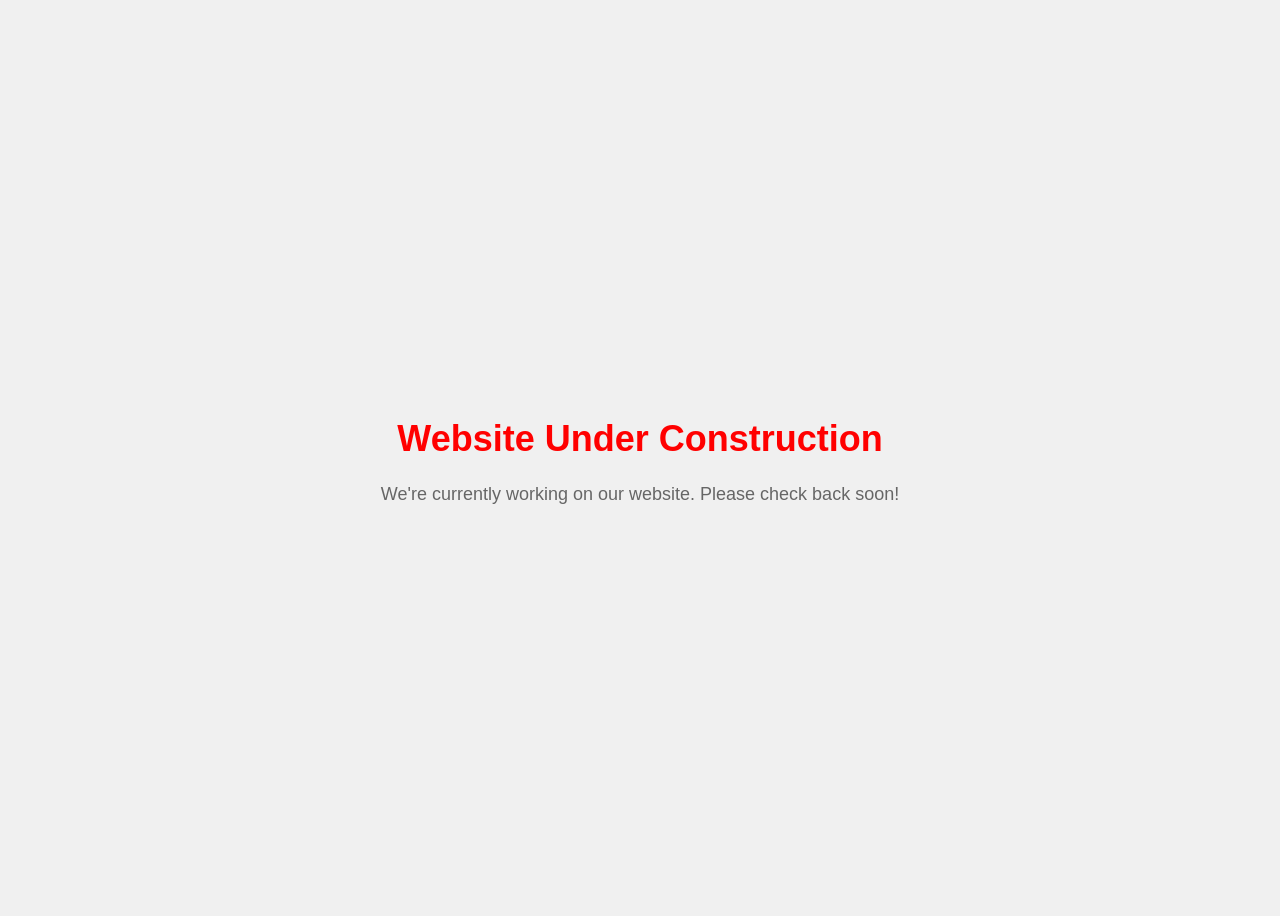
==== index.html @ 6d22f73d "Add files via upload Added basic website files for github" ====
<!DOCTYPE html>
<html lang="en">
<head>
  <meta charset="UTF-8">
  <meta name="viewport" content="width=device-width, initial-scale=1.0">
  <link rel="stylesheet" href="styles.css">
  <script src="scripts.js"></script>
  <title>Website Under Construction</title>
</head>
<body>
  <div class="container">
    <h1>Website Under Construction</h1>
    <p>We're currently working on our website. Please check back soon!</p>
  </div>
</body>
</html>
---- styles.css ----
body {
    font-family: Arial, sans-serif;
    background-color: #f0f0f0;
    display: flex;
    justify-content: center;
    align-items: center;
    height: 100vh;
}

.container {
    text-align: center;
}

h1 {
    color: red;
    font-size: 36px;
}

p {
    color: #666;
    font-size: 18px;
}
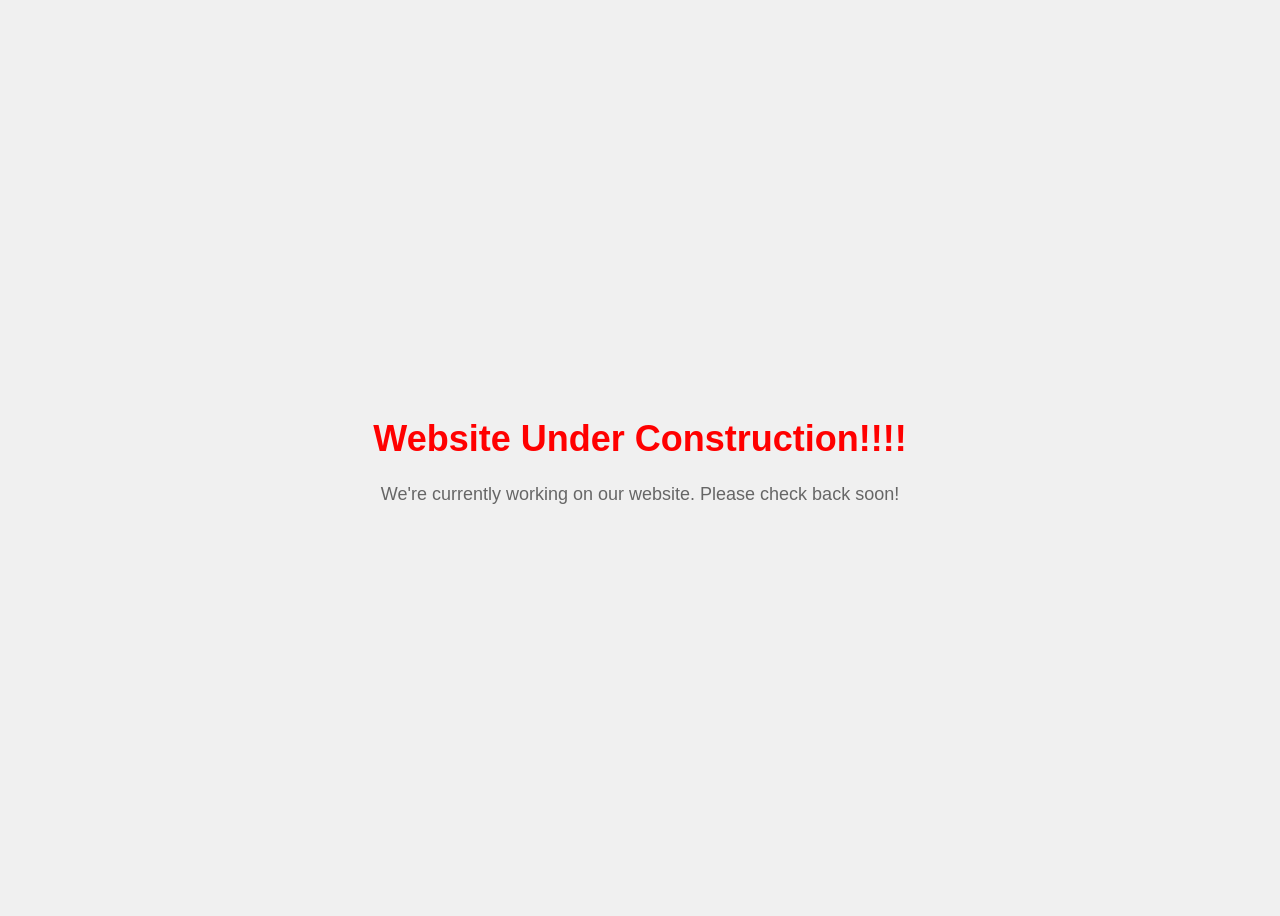
==== commit 9be6c00c: "Update index.html to have !!!!" ====
--- a/index.html
+++ b/index.html
@@ -9,8 +9,9 @@
 </head>
 <body>
   <div class="container">
-    <h1>Website Under Construction</h1>
+    <h1>Website Under Construction!!!!</h1>
     <p>We're currently working on our website. Please check back soon!</p>
   </div>
 </body>
 </html>
+
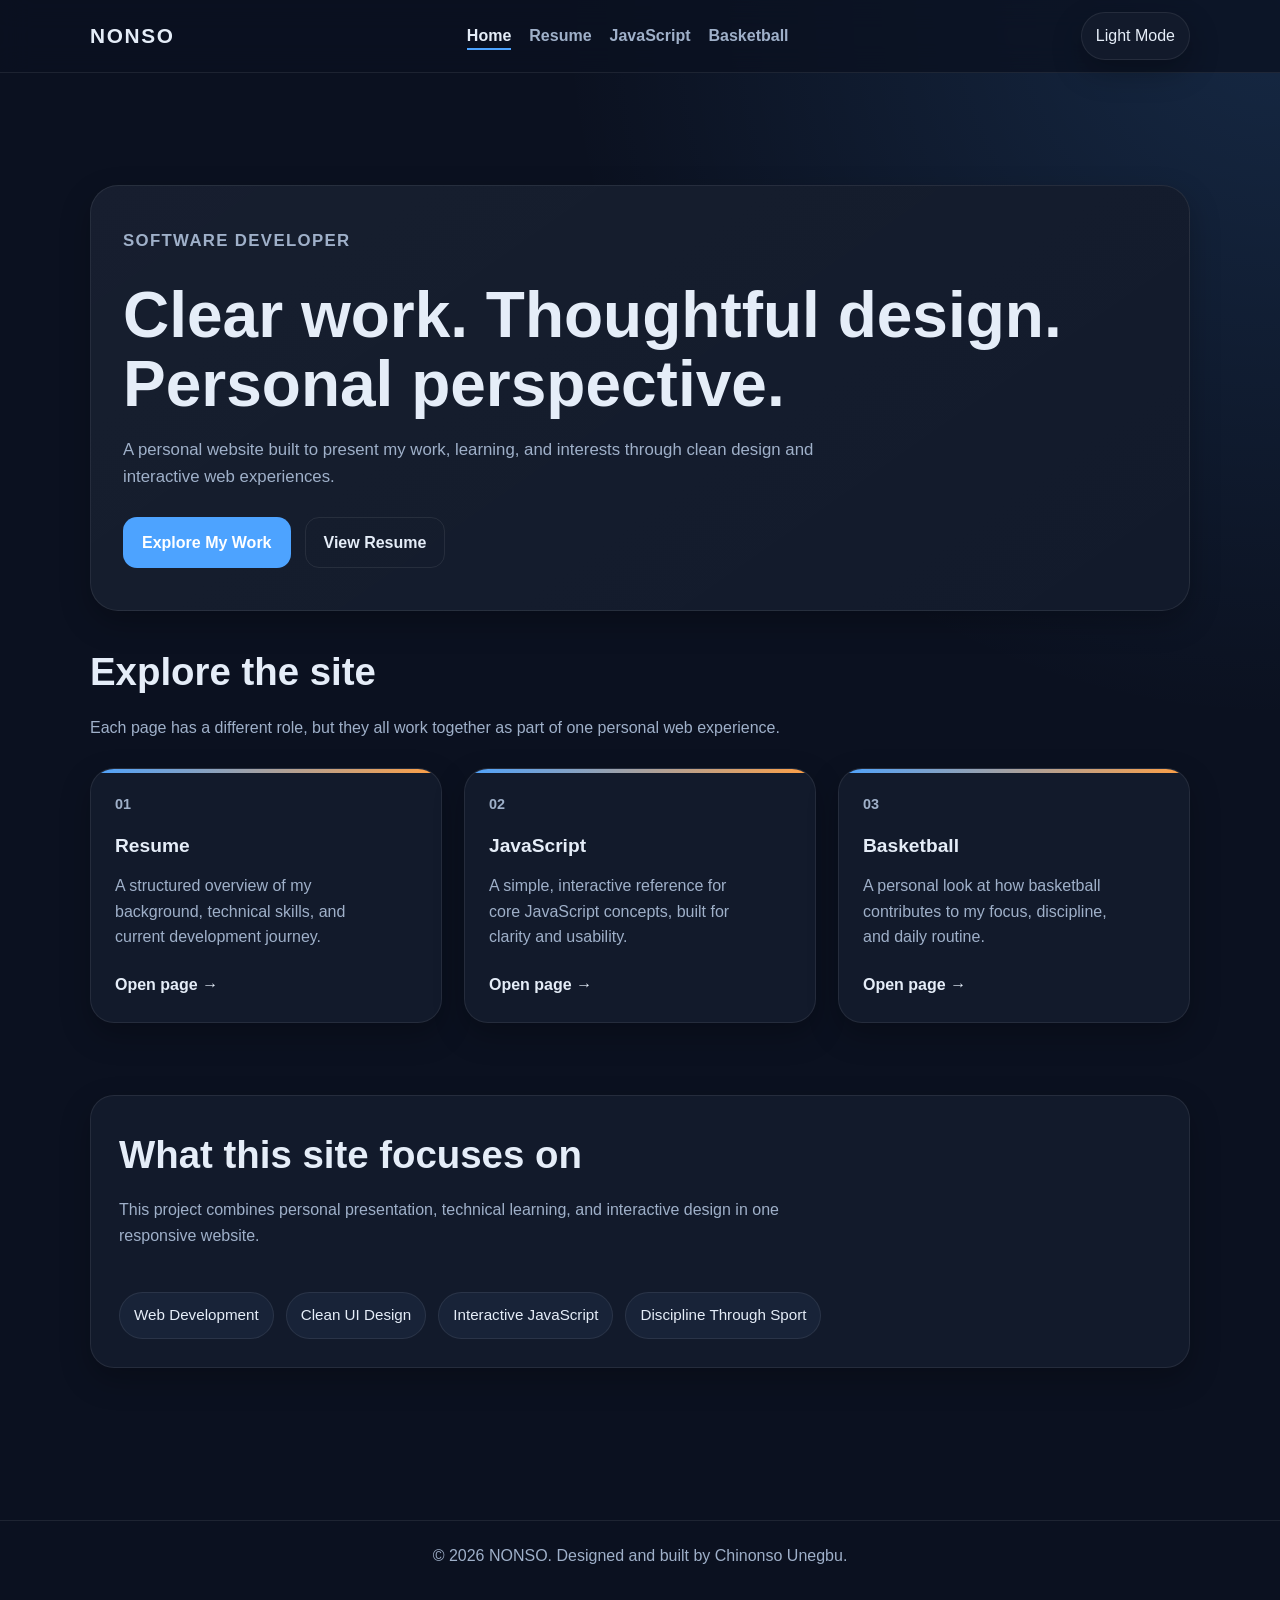
==== commit ea507c0f: "website first draft" ====
--- a/index.html
+++ b/index.html
@@ -1,17 +1,122 @@
-<!DOCTYPE html>
-<html lang="en">
-<head>
-  <meta charset="UTF-8">
-  <meta name="viewport" content="width=device-width, initial-scale=1.0">
-  <link rel="stylesheet" href="styles.css">
-  <script src="scripts.js"></script>
-  <title>Website Under Construction</title>
-</head>
-<body>
-  <div class="container">
-    <h1>Website Under Construction!!!!</h1>
-    <p>We're currently working on our website. Please check back soon!</p>
-  </div>
-</body>
-</html>
-
+<!DOCTYPE html>
+<html lang="en">
+<head>
+    <meta charset="UTF-8">
+    <meta name="viewport" content="width=device-width, initial-scale=1.0">
+    <title>NONSO</title>
+    <link rel="stylesheet" href="styles.css">
+</head>
+<body>
+    <!-- Shared site header -->
+    <header class="site-header">
+        <div class="container navbar">
+            <a href="index.html" class="brand">NONSO</a>
+
+            <nav>
+                <ul class="nav-links">
+                    <li><a href="index.html" class="active">Home</a></li>
+                    <li><a href="resume.html">Resume</a></li>
+                    <li><a href="javascript.html">JavaScript</a></li>
+                    <li><a href="basketball.html">Basketball</a></li>
+                </ul>
+            </nav>
+
+            <button id="themeToggle" class="theme-toggle" type="button">Light Mode</button>
+        </div>
+    </header>
+
+    <main>
+        <!-- Home hero -->
+        <section class="hero">
+            <div class="container">
+                <div class="hero-content">
+                    <p class="eyebrow">Software Developer</p>
+                    <h1>Clear work. Thoughtful design. Personal perspective.</h1>
+                    <p>
+                        A personal website built to present my work, learning, and interests
+                        through clean design and interactive web experiences.
+                    </p>
+
+                    <div class="hero-actions">
+                        <a href="#featured-work" class="btn btn-primary">Explore My Work</a>
+                        <a href="resume.html" class="btn btn-secondary">View Resume</a>
+                    </div>
+                </div>
+            </div>
+        </section>
+
+        <!-- Entry points into the main pages -->
+        <section class="section" id="featured-work">
+            <div class="container">
+                <h2 class="section-title">Explore the site</h2>
+                <p class="section-text">
+                    Each page has a different role, but they all work together as part of one
+                    personal web experience.
+                </p>
+
+                <div class="grid grid-3 home-grid">
+                    <a href="resume.html" class="card feature-card">
+                        <p class="feature-label">01</p>
+                        <h3>Resume</h3>
+                        <p>
+                            A structured overview of my background, technical skills, and current
+                            development journey.
+                        </p>
+                        <span class="feature-link">Open page →</span>
+                    </a>
+
+                    <a href="javascript.html" class="card feature-card">
+                        <p class="feature-label">02</p>
+                        <h3>JavaScript</h3>
+                        <p>
+                            A simple, interactive reference for core JavaScript concepts, built
+                            for clarity and usability.
+                        </p>
+                        <span class="feature-link">Open page →</span>
+                    </a>
+
+                    <a href="basketball.html" class="card feature-card">
+                        <p class="feature-label">03</p>
+                        <h3>Basketball</h3>
+                        <p>
+                            A personal look at how basketball contributes to my focus, discipline,
+                            and daily routine.
+                        </p>
+                        <span class="feature-link">Open page →</span>
+                    </a>
+                </div>
+            </div>
+        </section>
+
+        <!-- Short summary of the website's overall direction -->
+        <section class="section">
+            <div class="container">
+                <div class="content-block focus-panel">
+                    <div>
+                        <h2 class="section-title">What this site focuses on</h2>
+                        <p class="section-text">
+                            This project combines personal presentation, technical learning, and
+                            interactive design in one responsive website.
+                        </p>
+                    </div>
+
+                    <div class="chip-row">
+                        <span class="chip">Web Development</span>
+                        <span class="chip">Clean UI Design</span>
+                        <span class="chip">Interactive JavaScript</span>
+                        <span class="chip">Discipline Through Sport</span>
+                    </div>
+                </div>
+            </div>
+        </section>
+    </main>
+
+    <footer class="site-footer">
+        <div class="container">
+            <p>&copy; 2026 NONSO. Designed and built by Chinonso Unegbu.</p>
+        </div>
+    </footer>
+
+    <script src="script.js"></script>
+</body>
+</html>
--- a/styles.css
+++ b/styles.css
@@ -1,22 +1,1055 @@
-body {
-    font-family: Arial, sans-serif;
-    background-color: #f0f0f0;
-    display: flex;
-    justify-content: center;
-    align-items: center;
-    height: 100vh;
-}
-
-.container {
-    text-align: center;
-}
-
-h1 {
-    color: red;
-    font-size: 36px;
-}
-
-p {
-    color: #666;
-    font-size: 18px;
+/*
+    Main stylesheet for the NONSO website.
+
+    Reference notes:
+    These sources helped guide the layout system, theme variables,
+    responsive behavior, and reusable card/grid patterns used here.
+
+    Official / documentation sources
+    - MDN: Using CSS custom properties (variables)
+      https://developer.mozilla.org/en-US/docs/Web/CSS/Guides/Cascading_variables/Using_custom_properties
+    - MDN: CSS custom properties for cascading variables
+      https://developer.mozilla.org/en-US/docs/Web/CSS/Guides/Cascading_variables
+    - MDN: CSS reference
+      https://developer.mozilla.org/en-US/docs/Web/CSS/Reference
+    - MDN: CSS properties reference
+      https://developer.mozilla.org/en-US/docs/Web/CSS/Reference/Properties
+
+    Practical layout / cheatsheet style sources
+    - CSS-Tricks: A Complete Guide to CSS Grid Layout
+      https://css-tricks.com/complete-guide-css-grid-layout/
+    - CSS-Tricks: A Complete Guide to Flexbox
+      https://css-tricks.com/snippets/css/a-guide-to-flexbox/
+    - CSS-Tricks: CSS Grid Starter Layouts
+      https://css-tricks.com/snippets/css/css-grid-starter-layouts/
+
+    General learning / quick-reference sources
+    - W3Schools: CSS Media Queries
+      https://www.w3schools.com/css/css3_mediaqueries.asp
+    - W3Schools: CSS @media Rule
+      https://www.w3schools.com/CSSref/css3_pr_mediaquery.php
+*/
+
+* {
+    margin: 0;
+    padding: 0;
+    box-sizing: border-box;
+}
+
+:root {
+    --bg: #0b1120;
+    --surface: #121a2b;
+    --surface-2: #182338;
+    --text: #e5edf8;
+    --muted: #9fb0c9;
+    --border: rgba(255, 255, 255, 0.08);
+    --primary: #4da3ff;
+    --primary-hover: #7cbcff;
+    --secondary: #ff9f43;
+    --shadow: 0 12px 30px rgba(0, 0, 0, 0.25);
+    --hero-glow: radial-gradient(circle at top right, rgba(77, 163, 255, 0.16), transparent 35%);
+    --card-hover: translateY(-6px);
+}
+
+body.light-theme {
+    --bg: #f4f7fb;
+    --surface: #ffffff;
+    --surface-2: #eef3f9;
+    --text: #142033;
+    --muted: #5c6d86;
+    --border: rgba(20, 32, 51, 0.08);
+    --primary: #1f6fd6;
+    --primary-hover: #3f87e4;
+    --secondary: #d97706;
+    --shadow: 0 10px 24px rgba(16, 24, 40, 0.08);
+    --hero-glow: radial-gradient(circle at top right, rgba(31, 111, 214, 0.12), transparent 35%);
+}
+
+html {
+    scroll-behavior: smooth;
+}
+
+body {
+    font-family: Arial, Helvetica, sans-serif;
+    background: var(--hero-glow), var(--bg);
+    color: var(--text);
+    line-height: 1.6;
+    transition: background-color 0.3s ease, color 0.3s ease;
+}
+
+img {
+    max-width: 100%;
+    display: block;
+}
+
+a {
+    color: inherit;
+    text-decoration: none;
+}
+
+ul {
+    list-style: none;
+}
+
+button,
+input {
+    font: inherit;
+}
+
+.container {
+    width: min(1100px, 92%);
+    margin: 0 auto;
+}
+
+/* ---------- Shared navigation ---------- */
+.site-header {
+    position: sticky;
+    top: 0;
+    z-index: 1000;
+    backdrop-filter: blur(14px);
+    background-color: rgba(11, 17, 32, 0.78);
+    border-bottom: 1px solid var(--border);
+}
+
+body.light-theme .site-header {
+    background-color: rgba(244, 247, 251, 0.84);
+}
+
+.navbar {
+    min-height: 72px;
+    display: flex;
+    align-items: center;
+    justify-content: space-between;
+    gap: 20px;
+}
+
+.brand {
+    font-size: 1.3rem;
+    font-weight: bold;
+    letter-spacing: 0.08em;
+}
+
+.nav-links {
+    display: flex;
+    align-items: center;
+    gap: 18px;
+}
+
+.nav-links a {
+    position: relative;
+    color: var(--muted);
+    font-weight: 600;
+    transition: color 0.25s ease;
+}
+
+.nav-links a:hover,
+.nav-links a.active {
+    color: var(--text);
+}
+
+.nav-links a::after {
+    content: "";
+    position: absolute;
+    left: 0;
+    bottom: -6px;
+    width: 0;
+    height: 2px;
+    background-color: var(--primary);
+    transition: width 0.25s ease;
+}
+
+.nav-links a:hover::after,
+.nav-links a.active::after {
+    width: 100%;
+}
+
+.theme-toggle {
+    border: 1px solid var(--border);
+    background-color: var(--surface);
+    color: var(--text);
+    padding: 10px 14px;
+    border-radius: 999px;
+    cursor: pointer;
+    box-shadow: var(--shadow);
+    transition: transform 0.2s ease, background-color 0.25s ease;
+}
+
+.theme-toggle:hover {
+    transform: translateY(-2px);
+}
+
+/* ---------- Shared spacing and typography ---------- */
+main {
+    padding: 56px 0 80px;
+}
+
+.section {
+    margin-bottom: 72px;
+}
+
+.section-title {
+    font-size: clamp(1.8rem, 3vw, 2.6rem);
+    margin-bottom: 12px;
+}
+
+.section-text {
+    max-width: 720px;
+    color: var(--muted);
+    font-size: 1rem;
+}
+
+.eyebrow {
+    display: inline-block;
+    margin-bottom: 16px;
+    color: var(--secondary);
+    font-weight: bold;
+    letter-spacing: 0.08em;
+    text-transform: uppercase;
+    font-size: 0.82rem;
+}
+
+/* ---------- Hero ---------- */
+.hero {
+    padding: 56px 0 30px;
+}
+
+.hero-content {
+    background: linear-gradient(145deg, rgba(255, 255, 255, 0.02), transparent);
+    background-color: var(--surface);
+    border: 1px solid var(--border);
+    border-radius: 28px;
+    padding: 42px 32px;
+    box-shadow: var(--shadow);
+}
+
+.hero h1 {
+    font-size: clamp(2.5rem, 5vw, 4.4rem);
+    line-height: 1.08;
+    margin-bottom: 18px;
+}
+
+.hero p {
+    max-width: 720px;
+    color: var(--muted);
+    font-size: 1.05rem;
+    margin-bottom: 26px;
+}
+
+.hero-actions {
+    display: flex;
+    flex-wrap: wrap;
+    gap: 14px;
+}
+
+/* ---------- Shared buttons ---------- */
+.btn {
+    display: inline-flex;
+    align-items: center;
+    justify-content: center;
+    border-radius: 14px;
+    padding: 12px 18px;
+    font-weight: bold;
+    border: 1px solid transparent;
+    transition: transform 0.2s ease, background-color 0.25s ease, border-color 0.25s ease;
+    cursor: pointer;
+}
+
+.btn:hover {
+    transform: translateY(-2px);
+}
+
+.btn-primary {
+    background-color: var(--primary);
+    color: white;
+}
+
+.btn-primary:hover {
+    background-color: var(--primary-hover);
+}
+
+.btn-secondary {
+    background-color: transparent;
+    color: var(--text);
+    border-color: var(--border);
+}
+
+.small-btn {
+    padding: 10px 14px;
+    border-radius: 12px;
+}
+
+/* ---------- Shared cards and grids ---------- */
+.grid {
+    display: grid;
+    gap: 22px;
+}
+
+.grid-3 {
+    grid-template-columns: repeat(3, 1fr);
+}
+
+.grid-2 {
+    grid-template-columns: repeat(2, 1fr);
+}
+
+.card {
+    background-color: var(--surface);
+    border: 1px solid var(--border);
+    border-radius: 24px;
+    padding: 24px;
+    box-shadow: var(--shadow);
+    transition: transform 0.25s ease, border-color 0.25s ease;
+}
+
+.card:hover {
+    transform: var(--card-hover);
+    border-color: rgba(77, 163, 255, 0.35);
+}
+
+.card h3 {
+    font-size: 1.2rem;
+    margin-bottom: 10px;
+}
+
+.card p {
+    color: var(--muted);
+}
+
+.content-block {
+    background-color: var(--surface);
+    border: 1px solid var(--border);
+    border-radius: 24px;
+    padding: 28px;
+    box-shadow: var(--shadow);
+}
+
+.content-block + .content-block {
+    margin-top: 24px;
+}
+
+.page-intro {
+    padding: 34px 30px;
+}
+
+.page-intro .section-text {
+    max-width: 900px;
+}
+
+/* ---------- Chips ---------- */
+.chip-row {
+    display: flex;
+    flex-wrap: wrap;
+    gap: 12px;
+    margin-top: 22px;
+}
+
+.chip {
+    padding: 10px 14px;
+    border-radius: 999px;
+    background-color: var(--surface-2);
+    border: 1px solid var(--border);
+    color: var(--text);
+    font-size: 0.95rem;
+}
+
+/* ---------- Home page ---------- */
+.home-grid {
+    margin-top: 28px;
+}
+
+.feature-card {
+    display: block;
+    min-height: 240px;
+    position: relative;
+    overflow: hidden;
+}
+
+.feature-card::before {
+    content: "";
+    position: absolute;
+    inset: 0 auto auto 0;
+    width: 100%;
+    height: 4px;
+    background: linear-gradient(90deg, var(--primary), var(--secondary));
+}
+
+.feature-label {
+    color: var(--secondary);
+    font-weight: bold;
+    font-size: 0.9rem;
+    margin-bottom: 14px;
+}
+
+.feature-card h3 {
+    margin-bottom: 12px;
+}
+
+.feature-card p {
+    max-width: 28ch;
+}
+
+.feature-link {
+    display: inline-block;
+    margin-top: 22px;
+    font-weight: bold;
+    color: var(--text);
+}
+
+.focus-panel {
+    display: flex;
+    flex-direction: column;
+    gap: 22px;
+}
+
+/* ---------- Resume page ---------- */
+.resume-role {
+    font-size: 1.1rem;
+    font-weight: bold;
+    color: var(--primary);
+    margin-bottom: 18px;
+}
+
+.resume-grid {
+    align-items: start;
+}
+
+.timeline-item + .timeline-item {
+    margin-top: 24px;
+    padding-top: 24px;
+    border-top: 1px solid var(--border);
+}
+
+.timeline-item h3 {
+    margin-bottom: 6px;
+    font-size: 1.15rem;
+}
+
+.meta {
+    color: var(--secondary);
+    font-weight: bold;
+    margin-bottom: 8px;
+}
+
+.list {
+    display: grid;
+    gap: 12px;
+    margin-top: 16px;
+}
+
+.list li {
+    color: var(--muted);
+}
+
+.contact-list {
+    display: grid;
+    gap: 16px;
+}
+
+.contact-list li {
+    padding-bottom: 14px;
+    border-bottom: 1px solid var(--border);
+}
+
+.contact-list li:last-child {
+    border-bottom: none;
+    padding-bottom: 0;
+}
+
+.contact-list span {
+    display: block;
+    font-size: 0.9rem;
+    color: var(--muted);
+    margin-bottom: 4px;
+}
+
+.contact-list a,
+.contact-list p {
+    color: var(--text);
+    word-break: break-word;
+}
+
+.copy-btn {
+    margin-top: 22px;
+}
+
+.skill-cloud {
+    margin-top: 0;
+}
+
+.jump-links {
+    display: flex;
+    flex-wrap: wrap;
+    gap: 12px;
+    margin-top: 22px;
+}
+
+.jump-link {
+    display: inline-flex;
+    align-items: center;
+    justify-content: center;
+    padding: 10px 14px;
+    border-radius: 12px;
+    border: 1px solid var(--border);
+    background-color: var(--surface-2);
+    color: var(--text);
+    font-weight: bold;
+    transition: transform 0.2s ease, background-color 0.25s ease, border-color 0.25s ease;
+}
+
+.jump-link:hover {
+    transform: translateY(-2px);
+    border-color: rgba(77, 163, 255, 0.35);
+}
+
+.jump-link-primary {
+    background-color: var(--primary);
+    color: white;
+    border-color: transparent;
+}
+
+.jump-link-primary:hover {
+    background-color: var(--primary-hover);
+}
+
+#experience-section,
+#projects-section {
+    scroll-margin-top: 100px;
+}
+
+.project-grid {
+    margin-top: 28px;
+}
+
+.project-link-card {
+    display: block;
+    min-height: 260px;
+    color: inherit;
+    position: relative;
+    overflow: hidden;
+}
+
+.project-link-card::before {
+    content: "";
+    position: absolute;
+    top: 0;
+    left: 0;
+    width: 100%;
+    height: 4px;
+}
+
+.project-cashier::before {
+    background: linear-gradient(90deg, #22c55e, #38bdf8);
+}
+
+.project-connect::before {
+    background: linear-gradient(90deg, #ef4444, #3b82f6);
+}
+
+.project-athlete::before {
+    background: linear-gradient(90deg, #b7892b, #b95f36);
+}
+
+.project-top {
+    display: flex;
+    align-items: flex-start;
+    justify-content: space-between;
+    gap: 12px;
+    margin-bottom: 12px;
+}
+
+.project-top h3 {
+    margin: 0;
+}
+
+.project-arrow {
+    font-size: 1.1rem;
+    color: var(--secondary);
+    font-weight: bold;
+    flex-shrink: 0;
+}
+
+.project-tags {
+    margin-top: 18px;
+}
+
+.project-link-card .feature-link {
+    display: inline-block;
+    margin-top: 18px;
+}
+
+/* ---------- JavaScript page ---------- */
+.js-controls {
+    display: grid;
+    gap: 22px;
+}
+
+.control-label {
+    display: block;
+    color: var(--muted);
+    font-weight: bold;
+    margin-bottom: 10px;
+}
+
+.js-search-input {
+    width: 100%;
+    padding: 14px 16px;
+    border-radius: 14px;
+    border: 1px solid var(--border);
+    background-color: var(--surface-2);
+    color: var(--text);
+    outline: none;
+}
+
+.js-search-input:focus {
+    border-color: var(--primary);
+}
+
+.filter-row {
+    display: flex;
+    flex-wrap: wrap;
+    gap: 10px;
+}
+
+.filter-btn {
+    padding: 10px 14px;
+    border-radius: 999px;
+    border: 1px solid var(--border);
+    background-color: var(--surface-2);
+    color: var(--text);
+    cursor: pointer;
+    transition: transform 0.2s ease, background-color 0.25s ease;
+}
+
+.filter-btn:hover {
+    transform: translateY(-2px);
+}
+
+.filter-btn.active {
+    background-color: var(--primary);
+    color: white;
+    border-color: transparent;
+}
+
+.js-card-grid {
+    align-items: start;
+}
+
+.js-card pre {
+    margin: 18px 0 16px;
+    padding: 16px;
+    border-radius: 16px;
+    background-color: #09101d;
+    border: 1px solid var(--border);
+    overflow-x: auto;
+}
+
+body.light-theme .js-card pre {
+    background-color: #eaf0f7;
+}
+
+.js-card code {
+    font-family: "Courier New", Courier, monospace;
+    font-size: 0.92rem;
+    color: var(--text);
+    white-space: pre;
+}
+
+.card-actions {
+    display: flex;
+    flex-wrap: wrap;
+    gap: 10px;
+    margin-top: 8px;
+}
+
+.detail-box {
+    margin-top: 16px;
+    padding: 16px;
+    border-radius: 16px;
+    background-color: var(--surface-2);
+    border: 1px solid var(--border);
+}
+
+.detail-label {
+    font-size: 0.78rem;
+    font-weight: bold;
+    letter-spacing: 0.08em;
+    text-transform: uppercase;
+    color: var(--secondary);
+    margin-bottom: 8px;
+}
+
+.detail-text {
+    color: var(--muted);
+    margin-bottom: 14px;
+}
+
+.detail-output {
+    margin: 0;
+    padding: 14px;
+    border-radius: 12px;
+    background-color: #09101d;
+    border: 1px solid var(--border);
+    overflow-x: auto;
+}
+
+body.light-theme .detail-output {
+    background-color: #eaf0f7;
+}
+
+.detail-output code {
+    font-family: "Courier New", Courier, monospace;
+    color: var(--text);
+    white-space: pre-wrap;
+}
+
+.no-results {
+    padding: 24px;
+    border-radius: 18px;
+    background-color: var(--surface);
+    border: 1px solid var(--border);
+    color: var(--muted);
+}
+
+/* ---------- Basketball page ---------- */
+.basketball-hero {
+    display: grid;
+    grid-template-columns: 1.2fr 0.8fr;
+    gap: 24px;
+    align-items: center;
+}
+
+.court-visual {
+    position: relative;
+    min-height: 280px;
+    border-radius: 24px;
+    background: linear-gradient(180deg, rgba(255, 159, 67, 0.08), rgba(77, 163, 255, 0.06)), var(--surface-2);
+    border: 1px solid var(--border);
+    overflow: hidden;
+}
+
+.court-line {
+    position: absolute;
+    border: 2px solid rgba(255, 255, 255, 0.18);
+}
+
+body.light-theme .court-line {
+    border-color: rgba(20, 32, 51, 0.16);
+}
+
+.outer-line {
+    inset: 18px;
+    border-radius: 18px;
+}
+
+.center-circle {
+    width: 110px;
+    height: 110px;
+    border-radius: 50%;
+    top: 50%;
+    left: 50%;
+    transform: translate(-50%, -50%);
+}
+
+.free-throw-box {
+    width: 120px;
+    height: 150px;
+    left: 18px;
+    top: 50%;
+    transform: translateY(-50%);
+    border-radius: 0 18px 18px 0;
+    border-left: none;
+}
+
+.free-throw-arc {
+    width: 160px;
+    height: 160px;
+    border-radius: 50%;
+    left: 55px;
+    top: 50%;
+    transform: translateY(-50%);
+    border-left-color: transparent;
+    border-top-color: rgba(255, 159, 67, 0.45);
+    border-right-color: rgba(255, 159, 67, 0.45);
+    border-bottom-color: rgba(255, 159, 67, 0.45);
+}
+
+.court-dot {
+    position: absolute;
+    width: 12px;
+    height: 12px;
+    border-radius: 50%;
+    background-color: var(--secondary);
+    left: 118px;
+    top: 50%;
+    transform: translateY(-50%);
+    box-shadow: 0 0 20px rgba(255, 159, 67, 0.45);
+}
+
+.basketball-card-grid {
+    margin-top: 28px;
+}
+
+.basketball-card-top {
+    display: flex;
+    align-items: center;
+    justify-content: space-between;
+    gap: 14px;
+    margin-bottom: 10px;
+}
+
+.basketball-detail {
+    margin-top: 16px;
+    padding: 16px;
+    border-radius: 14px;
+    background-color: var(--surface-2);
+    border: 1px solid var(--border);
+}
+
+.basketball-detail p {
+    color: var(--muted);
+}
+
+.basketball-lessons li strong {
+    color: var(--text);
+}
+
+.stat-grid {
+    margin-top: 20px;
+}
+
+.stat-tile {
+    padding: 18px;
+    border-radius: 18px;
+    background-color: var(--surface-2);
+    border: 1px solid var(--border);
+    transition: transform 0.2s ease, border-color 0.25s ease;
+}
+
+.stat-tile:hover {
+    transform: translateY(-4px);
+    border-color: rgba(255, 159, 67, 0.35);
+}
+
+.stat-number {
+    display: inline-block;
+    font-size: 1.4rem;
+    font-weight: bold;
+    color: var(--secondary);
+    margin-bottom: 10px;
+}
+
+.stat-label {
+    font-weight: bold;
+    color: var(--text);
+}
+
+.related-project-panel {
+    display: grid;
+    grid-template-columns: 1.1fr 0.9fr;
+    gap: 24px;
+    align-items: center;
+}
+
+.related-project-copy .section-text {
+    max-width: 620px;
+    margin-bottom: 20px;
+}
+
+.athlete-preview-art {
+    position: relative;
+    min-height: 240px;
+    border-radius: 22px;
+    background: linear-gradient(180deg, rgba(183, 137, 43, 0.08), rgba(185, 95, 54, 0.08)), var(--surface-2);
+    border: 1px solid var(--border);
+    overflow: hidden;
+}
+
+.athlete-preview-shell {
+    position: absolute;
+    inset: 18px;
+    border-radius: 18px;
+    background: rgba(255, 250, 242, 0.03);
+    border: 1px solid rgba(255, 255, 255, 0.08);
+    overflow: hidden;
+}
+
+body.light-theme .athlete-preview-shell {
+    background: rgba(20, 32, 51, 0.03);
+    border-color: rgba(20, 32, 51, 0.08);
+}
+
+.athlete-preview-topbar {
+    height: 46px;
+    background: linear-gradient(90deg, rgba(183, 137, 43, 0.45), rgba(185, 95, 54, 0.45));
+    border-bottom: 1px solid rgba(255, 255, 255, 0.08);
+}
+
+body.light-theme .athlete-preview-topbar {
+    border-bottom-color: rgba(20, 32, 51, 0.08);
+}
+
+.athlete-preview-content {
+    display: grid;
+    grid-template-columns: 120px 1fr;
+    gap: 18px;
+    padding: 22px;
+    align-items: center;
+}
+
+.athlete-preview-avatar-wrap {
+    position: relative;
+    width: 92px;
+    height: 92px;
+    margin: 0 auto;
+}
+
+.athlete-preview-avatar-ring {
+    position: absolute;
+    inset: 0;
+    border-radius: 50%;
+    background: linear-gradient(135deg, #b7892b, #b95f36);
+    opacity: 0.9;
+}
+
+.athlete-preview-avatar {
+    position: absolute;
+    inset: 10px;
+    border-radius: 50%;
+    background: radial-gradient(circle at 50% 35%, rgba(255, 255, 255, 0.22), transparent 28%), radial-gradient(circle at 50% 78%, rgba(33, 72, 56, 0.65), transparent 34%), #f3e6d6;
+    box-shadow: inset 0 0 0 2px rgba(0, 0, 0, 0.06);
+}
+
+.athlete-preview-badge {
+    display: inline-block;
+    margin-bottom: 14px;
+    font-size: 0.72rem;
+    font-weight: bold;
+    letter-spacing: 0.08em;
+    text-transform: uppercase;
+    color: #ffb257;
+}
+
+.athlete-preview-line {
+    height: 10px;
+    border-radius: 999px;
+    background: rgba(255, 255, 255, 0.12);
+    margin-bottom: 10px;
+}
+
+body.light-theme .athlete-preview-line {
+    background: rgba(20, 32, 51, 0.12);
+}
+
+.athlete-line-1 {
+    width: 78%;
+}
+
+.athlete-line-2 {
+    width: 92%;
+}
+
+.athlete-line-3 {
+    width: 64%;
+    margin-bottom: 16px;
+}
+
+.athlete-preview-stats {
+    display: flex;
+    gap: 10px;
+}
+
+.athlete-preview-stats span {
+    width: 44px;
+    height: 12px;
+    border-radius: 999px;
+    background: linear-gradient(90deg, rgba(183, 137, 43, 0.85), rgba(185, 95, 54, 0.85));
+    opacity: 0.9;
+}
+
+.closing-panel {
+    text-align: left;
+}
+
+/* ---------- Shared helper states ---------- */
+.hidden {
+    display: none;
+}
+
+.toast {
+    position: fixed;
+    right: 24px;
+    bottom: 24px;
+    padding: 12px 16px;
+    border-radius: 14px;
+    background-color: var(--surface);
+    border: 1px solid var(--border);
+    color: var(--text);
+    box-shadow: var(--shadow);
+    opacity: 0;
+    transform: translateY(12px);
+    pointer-events: none;
+    transition: opacity 0.25s ease, transform 0.25s ease;
+    z-index: 1200;
+}
+
+.toast.show {
+    opacity: 1;
+    transform: translateY(0);
+}
+
+/* ---------- Footer ---------- */
+.site-footer {
+    border-top: 1px solid var(--border);
+    padding: 22px 0 40px;
+    color: var(--muted);
+    text-align: center;
+}
+
+/* ---------- Responsive adjustments ---------- */
+@media (max-width: 900px) {
+    .grid-3,
+    .grid-2,
+    .basketball-hero,
+    .related-project-panel {
+        grid-template-columns: 1fr;
+    }
+
+    .navbar {
+        flex-wrap: wrap;
+        justify-content: center;
+        padding: 14px 0;
+    }
+
+    .nav-links {
+        flex-wrap: wrap;
+        justify-content: center;
+    }
+
+    .hero-content {
+        padding: 32px 22px;
+    }
+
+    .court-visual {
+        min-height: 220px;
+    }
+
+    .basketball-card-top {
+        flex-direction: column;
+        align-items: flex-start;
+    }
+
+    .athlete-preview-art {
+        min-height: 210px;
+    }
+
+    .athlete-preview-content {
+        grid-template-columns: 90px 1fr;
+        gap: 14px;
+        padding: 18px;
+    }
+
+    .athlete-preview-avatar-wrap {
+        width: 74px;
+        height: 74px;
+    }
 }
